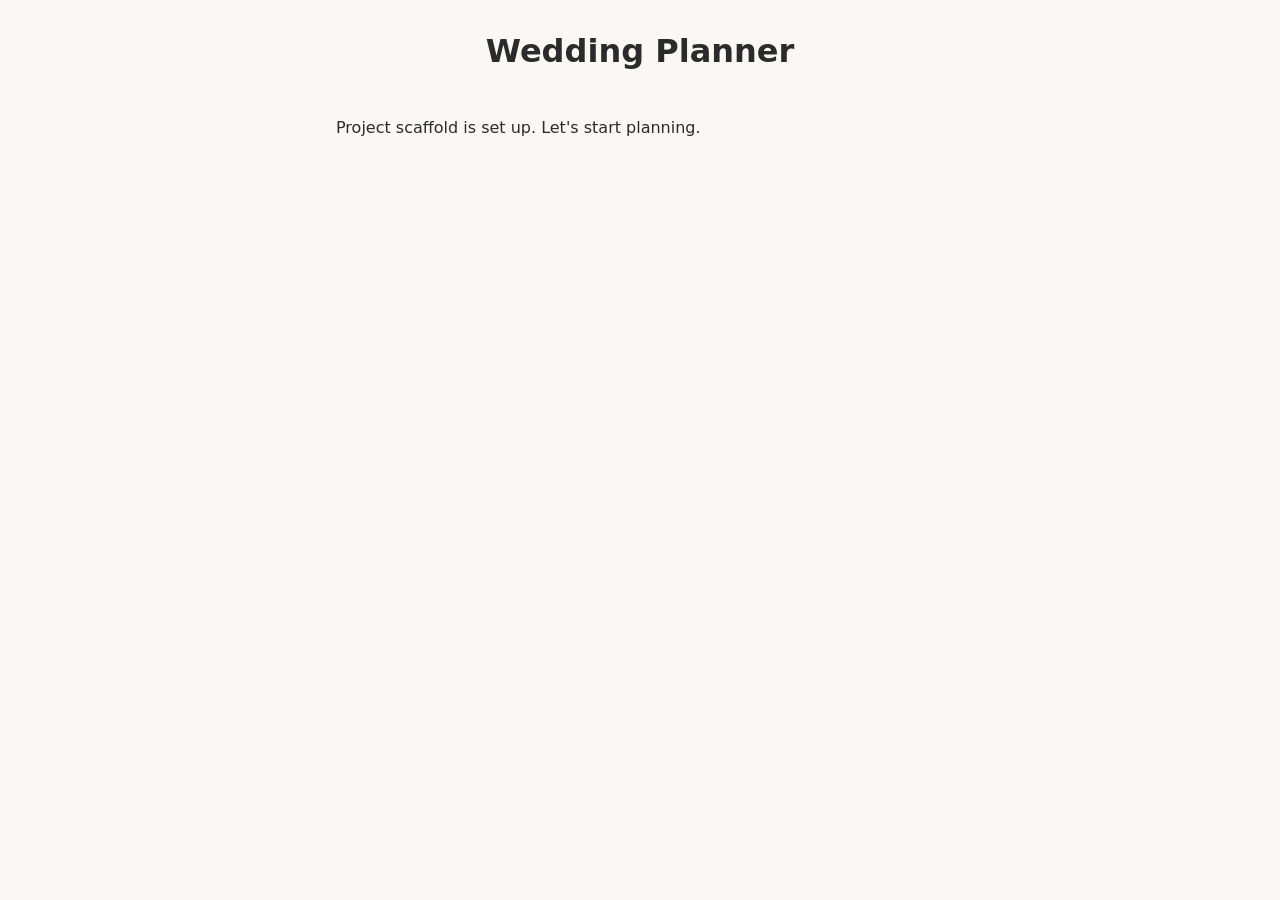
==== index.html @ f645e95d "Initial scaffold for wedding planner static site" ====
<!DOCTYPE html>
<html lang="en">
<head>
  <meta charset="UTF-8">
  <meta name="viewport" content="width=device-width, initial-scale=1.0">
  <title>Wedding Planner</title>
  <link rel="stylesheet" href="styles.css">
</head>
<body>
  <header>
    <h1>Wedding Planner</h1>
  </header>
  <main>
    <p>Project scaffold is set up. Let's start planning.</p>
  </main>
  <script src="script.js"></script>
</body>
</html>
---- styles.css ----
* {
  box-sizing: border-box;
  margin: 0;
  padding: 0;
}

body {
  font-family: system-ui, sans-serif;
  color: #2b2b2b;
  background: #faf7f5;
}

header {
  padding: 2rem 1rem;
  text-align: center;
}

main {
  max-width: 640px;
  margin: 0 auto;
  padding: 1rem;
}
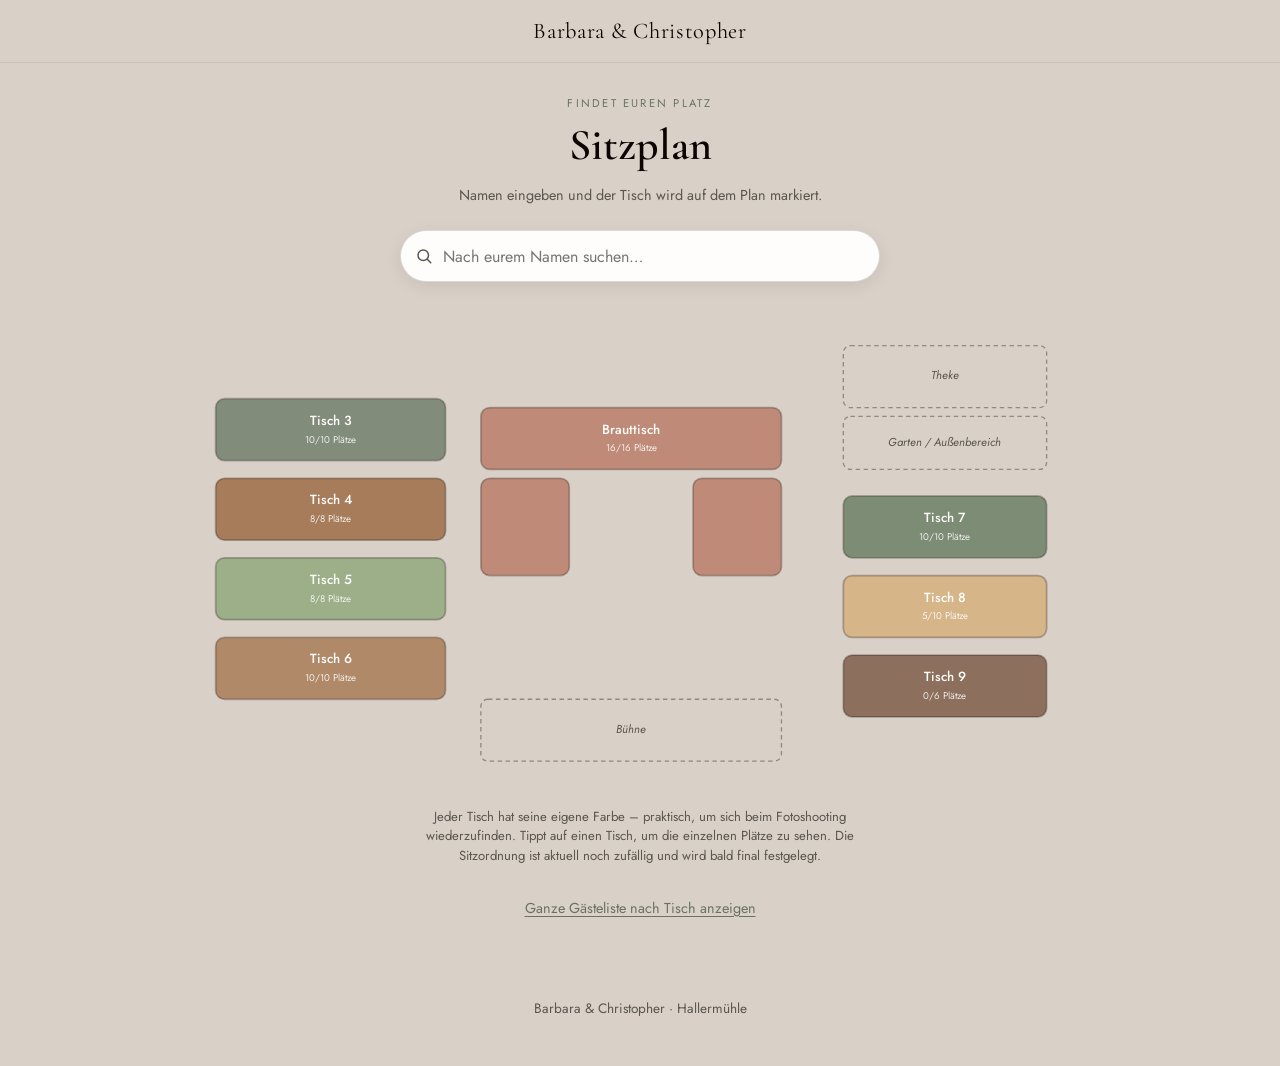
==== commit 3d64f4e5: "Build mobile-first seating plan as the site's landing page Replace the placeholder scaffold with a s" ====
--- a/index.html
+++ b/index.html
@@ -1,18 +1,58 @@
 <!DOCTYPE html>
-<html lang="en">
+<html lang="de">
 <head>
   <meta charset="UTF-8">
   <meta name="viewport" content="width=device-width, initial-scale=1.0">
-  <title>Wedding Planner</title>
+  <title>Sitzplan – Barbara & Christopher</title>
   <link rel="stylesheet" href="styles.css">
 </head>
 <body>
-  <header>
-    <h1>Wedding Planner</h1>
+  <header class="site-header">
+    <span class="brand">Barbara &amp; Christopher</span>
   </header>
-  <main>
-    <p>Project scaffold is set up. Let's start planning.</p>
+
+  <main class="wide">
+    <div class="page-title">
+      <div class="eyebrow">Findet euren Platz</div>
+      <h1>Sitzplan</h1>
+      <p>Namen eingeben und der Tisch wird auf dem Plan markiert.</p>
+    </div>
+
+    <div class="search-wrap">
+      <div class="search-box">
+        <svg viewBox="0 0 24 24" fill="none" stroke="currentColor" stroke-width="2" stroke-linecap="round" stroke-linejoin="round">
+          <circle cx="11" cy="11" r="7"></circle>
+          <line x1="21" y1="21" x2="16.65" y2="16.65"></line>
+        </svg>
+        <input type="text" id="guest-search" placeholder="Nach eurem Namen suchen…" autocomplete="off">
+      </div>
+      <div class="search-results" id="search-results"></div>
+    </div>
+
+    <div class="floorplan-wrap">
+      <svg id="floorplan-svg" viewBox="0 0 1000 520" role="img" aria-label="Sitzplan der Hallermühle"></svg>
+    </div>
+    <p class="legend-note">Jeder Tisch hat seine eigene Farbe – praktisch, um sich beim Fotoshooting wiederzufinden. Tippt auf einen Tisch, um die einzelnen Plätze zu sehen. Die Sitzordnung ist aktuell noch zufällig und wird bald final festgelegt.</p>
+
+    <div class="table-detail" id="table-detail">
+      <div class="table-detail-header">
+        <span class="result-swatch" id="detail-swatch"></span>
+        <h3 id="detail-title"></h3>
+        <span class="cap" id="detail-cap"></span>
+      </div>
+      <div class="seat-diagram-wrap">
+        <svg id="seat-diagram-svg" role="img" aria-label="Sitzplätze am Tisch"></svg>
+      </div>
+      <ul class="table-guest-list" id="detail-guests"></ul>
+    </div>
+
+    <button class="directory-toggle" id="directory-toggle">Ganze Gästeliste nach Tisch anzeigen</button>
+    <div class="directory" id="directory"></div>
   </main>
-  <script src="script.js"></script>
+
+  <footer class="site-footer">Barbara &amp; Christopher · Hallermühle</footer>
+
+  <script src="seating-data.js"></script>
+  <script src="sitzplan.js"></script>
 </body>
 </html>
--- a/styles.css
+++ b/styles.css
@@ -1,22 +1,454 @@
+@import url("https://fonts.googleapis.com/css2?family=Cormorant+Garamond:ital,wght@0,400;0,600;1,500&family=Jost:wght@400;500;600&display=swap");
+
+:root {
+  --sage-dark: #697363;
+  --sage: #828c7b;
+  --cream: #d9d0c7;
+  --rose: #bf8b78;
+  --ink: #0d0300;
+
+  --bg: var(--cream);
+  --surface: #fffdfb;
+  --text: var(--ink);
+  --text-muted: #5a5650;
+  --accent: var(--rose);
+  --accent-dark: var(--sage-dark);
+
+  --font-display: "Cormorant Garamond", serif;
+  --font-body: "Jost", system-ui, sans-serif;
+
+  --radius: 10px;
+  --shadow: 0 4px 16px rgba(13, 3, 0, 0.08);
+}
+
 * {
   box-sizing: border-box;
   margin: 0;
   padding: 0;
 }
 
+html {
+  scroll-behavior: smooth;
+  overflow-x: hidden;
+}
+
 body {
-  font-family: system-ui, sans-serif;
-  color: #2b2b2b;
-  background: #faf7f5;
-}
-
-header {
-  padding: 2rem 1rem;
+  font-family: var(--font-body);
+  color: var(--text);
+  background: var(--bg);
+  line-height: 1.5;
+  -webkit-font-smoothing: antialiased;
+  overflow-x: hidden;
+  width: 100%;
+}
+
+a {
+  color: inherit;
+}
+
+img {
+  max-width: 100%;
+  display: block;
+}
+
+/* ---------- Layout shell ---------- */
+
+.site-header {
+  position: sticky;
+  top: 0;
+  z-index: 20;
+  display: flex;
+  align-items: center;
+  justify-content: center;
+  padding: 0.9rem 1.25rem;
+  background: rgba(217, 208, 199, 0.92);
+  backdrop-filter: blur(6px);
+  border-bottom: 1px solid rgba(13, 3, 0, 0.08);
+}
+
+.site-header .brand {
+  font-family: var(--font-display);
+  font-size: 1.4rem;
+  letter-spacing: 0.03em;
+}
+
+main {
+  max-width: 720px;
+  margin: 0 auto;
+  padding: 0 1rem 3rem;
+}
+
+main.wide {
+  max-width: 1000px;
+}
+
+footer.site-footer {
   text-align: center;
-}
-
-main {
-  max-width: 640px;
+  padding: 2rem 1rem 3rem;
+  color: var(--text-muted);
+  font-size: 0.85rem;
+}
+
+/* ---------- Sitzplan page ---------- */
+
+.page-title {
+  text-align: center;
+  padding: 2rem 1rem 0.5rem;
+}
+
+.page-title .eyebrow {
+  text-transform: uppercase;
+  letter-spacing: 0.2em;
+  font-size: 0.7rem;
+  color: var(--accent-dark);
+}
+
+.page-title h1 {
+  font-family: var(--font-display);
+  font-size: clamp(2rem, 7vw, 2.75rem);
+  font-weight: 600;
+}
+
+.page-title p {
+  color: var(--text-muted);
+  font-size: 0.9rem;
+  margin-top: 0.4rem;
+}
+
+.search-wrap {
+  position: sticky;
+  top: 62px;
+  z-index: 15;
+  background: var(--bg);
+  padding: 1rem 0 0.75rem;
+}
+
+.search-box {
+  position: relative;
+  max-width: 480px;
   margin: 0 auto;
-  padding: 1rem;
-}
+}
+
+.search-box input {
+  width: 100%;
+  font-family: var(--font-body);
+  font-size: 1rem;
+  padding: 0.85rem 1rem 0.85rem 2.6rem;
+  border-radius: 999px;
+  border: 1.5px solid rgba(13, 3, 0, 0.15);
+  background: var(--surface);
+  color: var(--text);
+  box-shadow: var(--shadow);
+}
+
+.search-box input:focus {
+  outline: none;
+  border-color: var(--accent);
+}
+
+.search-box svg {
+  position: absolute;
+  left: 0.95rem;
+  top: 50%;
+  transform: translateY(-50%);
+  width: 18px;
+  height: 18px;
+  color: var(--text-muted);
+  pointer-events: none;
+}
+
+.search-results {
+  max-width: 480px;
+  margin: 0.6rem auto 0;
+}
+
+.search-result-card {
+  display: flex;
+  align-items: center;
+  gap: 0.85rem;
+  background: var(--surface);
+  border-radius: var(--radius);
+  box-shadow: var(--shadow);
+  padding: 0.8rem 1rem;
+  margin-bottom: 0.5rem;
+  cursor: pointer;
+  border: 1.5px solid transparent;
+  transition: border-color 0.15s ease;
+}
+
+.search-result-card:hover,
+.search-result-card:focus-visible {
+  border-color: var(--accent);
+}
+
+.result-swatch {
+  width: 30px;
+  height: 30px;
+  border-radius: 50%;
+  flex-shrink: 0;
+  box-shadow: inset 0 0 0 2px rgba(255, 255, 255, 0.6);
+}
+
+.result-info .result-name {
+  font-weight: 500;
+  font-size: 0.95rem;
+}
+
+.result-info .result-table {
+  font-size: 0.82rem;
+  color: var(--text-muted);
+}
+
+.result-tags {
+  margin-left: auto;
+  display: flex;
+  gap: 0.3rem;
+  flex-wrap: wrap;
+}
+
+.tag {
+  font-size: 0.68rem;
+  padding: 0.15rem 0.5rem;
+  border-radius: 999px;
+  background: rgba(105, 115, 99, 0.14);
+  color: var(--accent-dark);
+  white-space: nowrap;
+}
+
+.no-results {
+  text-align: center;
+  color: var(--text-muted);
+  font-size: 0.9rem;
+  padding: 0.75rem;
+}
+
+.floorplan-wrap {
+  max-width: 900px;
+  margin: 1.5rem auto 0;
+  padding: 0 0.5rem;
+  overflow-x: auto;
+}
+
+.floorplan-wrap svg {
+  width: 100%;
+  height: auto;
+  min-width: 480px;
+}
+
+.table-shape {
+  cursor: pointer;
+  stroke: rgba(13, 3, 0, 0.25);
+  stroke-width: 2;
+  transition: filter 0.15s ease, transform 0.2s ease;
+  transform-origin: center;
+}
+
+.table-shape:hover {
+  filter: brightness(1.08);
+}
+
+.table-shape.highlighted {
+  animation: pulse-glow 1.1s ease-in-out infinite;
+  stroke: var(--ink);
+  stroke-width: 3;
+}
+
+@keyframes pulse-glow {
+  0%, 100% { filter: brightness(1) drop-shadow(0 0 0 rgba(13,3,0,0)); }
+  50% { filter: brightness(1.18) drop-shadow(0 0 10px rgba(13,3,0,0.35)); }
+}
+
+.table-label {
+  font-family: var(--font-body);
+  font-size: 15px;
+  font-weight: 500;
+  fill: var(--surface);
+  pointer-events: none;
+  text-anchor: middle;
+  dominant-baseline: middle;
+}
+
+.table-sublabel {
+  font-family: var(--font-body);
+  font-size: 11px;
+  fill: rgba(255, 255, 255, 0.85);
+  pointer-events: none;
+  text-anchor: middle;
+  dominant-baseline: middle;
+}
+
+.landmark-shape {
+  fill: none;
+  stroke: rgba(13, 3, 0, 0.35);
+  stroke-width: 1.5;
+  stroke-dasharray: 5 4;
+}
+
+.landmark-label {
+  font-family: var(--font-body);
+  font-size: 13px;
+  font-style: italic;
+  fill: var(--text-muted);
+  text-anchor: middle;
+  dominant-baseline: middle;
+}
+
+.legend-note {
+  text-align: center;
+  font-size: 0.82rem;
+  color: var(--text-muted);
+  margin: 0.75rem auto 0;
+  max-width: 480px;
+}
+
+.table-detail {
+  max-width: 480px;
+  margin: 1.25rem auto 0;
+  background: var(--surface);
+  border-radius: var(--radius);
+  box-shadow: var(--shadow);
+  padding: 1.1rem 1.2rem;
+  display: none;
+}
+
+.table-detail.visible {
+  display: block;
+}
+
+.table-detail-header {
+  display: flex;
+  align-items: center;
+  gap: 0.6rem;
+  margin-bottom: 0.6rem;
+}
+
+.table-detail-header .result-swatch {
+  width: 22px;
+  height: 22px;
+}
+
+.table-detail-header h3 {
+  font-family: var(--font-display);
+  font-size: 1.3rem;
+}
+
+.table-detail-header .cap {
+  margin-left: auto;
+  font-size: 0.8rem;
+  color: var(--text-muted);
+}
+
+.seat-diagram-wrap {
+  margin: 0 -0.2rem 0.9rem;
+}
+
+#seat-diagram-svg {
+  width: 100%;
+  height: auto;
+  max-height: 320px;
+  display: block;
+}
+
+.seat-table-shape {
+  fill-opacity: 0.5;
+  stroke: rgba(13, 3, 0, 0.2);
+  stroke-width: 1.5;
+}
+
+.seat-circle {
+  fill: var(--surface);
+  stroke: var(--accent-dark);
+  stroke-width: 2;
+}
+
+.seat-circle.seat-empty {
+  fill: transparent;
+  stroke: rgba(13, 3, 0, 0.25);
+  stroke-dasharray: 2 2;
+}
+
+.seat-circle.seat-highlighted {
+  fill: var(--accent);
+  stroke: var(--ink);
+  stroke-width: 2.5;
+  animation: pulse-glow 1.1s ease-in-out infinite;
+}
+
+.seat-label {
+  font-family: var(--font-body);
+  font-size: 10px;
+  fill: var(--text);
+  pointer-events: none;
+}
+
+.seat-label-highlighted {
+  font-weight: 600;
+  font-size: 11px;
+  fill: var(--ink);
+}
+
+.guest-highlighted {
+  font-weight: 600;
+  color: var(--ink);
+}
+
+.table-guest-list {
+  list-style: none;
+  display: grid;
+  gap: 0.4rem;
+}
+
+.table-guest-list li {
+  display: flex;
+  align-items: center;
+  gap: 0.5rem;
+  font-size: 0.9rem;
+  padding: 0.25rem 0;
+  border-bottom: 1px dashed rgba(13, 3, 0, 0.08);
+}
+
+.table-guest-list li:last-child {
+  border-bottom: none;
+}
+
+.directory-toggle {
+  display: block;
+  text-align: center;
+  margin: 2rem auto 0;
+  background: none;
+  border: none;
+  color: var(--accent-dark);
+  font-family: var(--font-body);
+  font-size: 0.9rem;
+  text-decoration: underline;
+  text-underline-offset: 3px;
+  cursor: pointer;
+}
+
+.directory {
+  display: none;
+  margin-top: 1.25rem;
+}
+
+.directory.visible {
+  display: block;
+}
+
+.directory-table {
+  margin-bottom: 1.5rem;
+}
+
+.directory-table h3 {
+  font-family: var(--font-display);
+  font-size: 1.15rem;
+  display: flex;
+  align-items: center;
+  gap: 0.5rem;
+  margin-bottom: 0.5rem;
+}
+
+@media (max-width: 400px) {
+  .site-header .brand {
+    font-size: 1.15rem;
+  }
+}
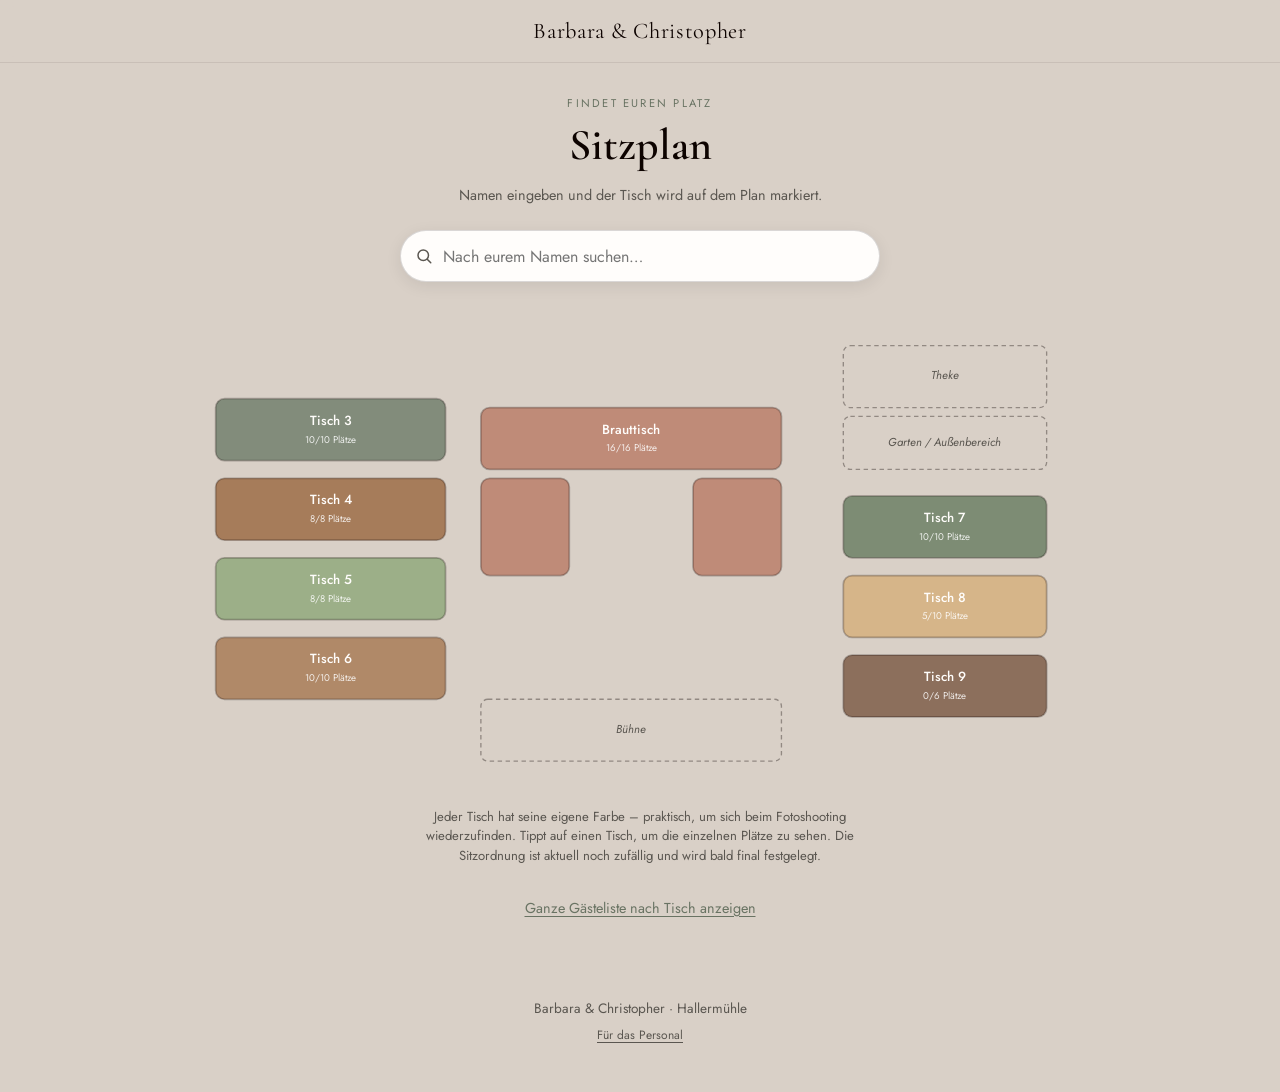
==== commit 02f1d4fa: "Add staff page for dietary/seat lookup, fix seat-label clipping, stop auto-scroll on name match - Ne" ====
--- a/index.html
+++ b/index.html
@@ -50,7 +50,10 @@
     <div class="directory" id="directory"></div>
   </main>
 
-  <footer class="site-footer">Barbara &amp; Christopher · Hallermühle</footer>
+  <footer class="site-footer">
+    Barbara &amp; Christopher · Hallermühle<br>
+    <a href="personal.html" class="staff-link">Für das Personal</a>
+  </footer>
 
   <script src="seating-data.js"></script>
   <script src="sitzplan.js"></script>
--- a/styles.css
+++ b/styles.css
@@ -87,6 +87,15 @@
   padding: 2rem 1rem 3rem;
   color: var(--text-muted);
   font-size: 0.85rem;
+}
+
+.staff-link {
+  display: inline-block;
+  margin-top: 0.5rem;
+  font-size: 0.75rem;
+  color: var(--text-muted);
+  text-decoration: underline;
+  text-underline-offset: 3px;
 }
 
 /* ---------- Sitzplan page ---------- */
@@ -452,3 +461,168 @@
     font-size: 1.15rem;
   }
 }
+
+/* ---------- Staff page ---------- */
+
+:root {
+  --vegan: #4f7942;
+  --veggie: #cb8a3d;
+}
+
+.staff-summary {
+  display: flex;
+  justify-content: center;
+  gap: 0.75rem;
+  max-width: 480px;
+  margin: 0 auto 1.5rem;
+  padding: 0 1rem;
+}
+
+.staff-stat {
+  flex: 1;
+  background: var(--surface);
+  border-radius: var(--radius);
+  box-shadow: var(--shadow);
+  padding: 0.75rem 0.5rem;
+  text-align: center;
+}
+
+.staff-stat strong {
+  display: block;
+  font-family: var(--font-display);
+  font-size: 1.6rem;
+  color: var(--text);
+}
+
+.staff-stat span {
+  font-size: 0.72rem;
+  color: var(--text-muted);
+}
+
+.staff-stat-vegan strong {
+  color: var(--vegan);
+}
+
+.staff-stat-veggie strong {
+  color: var(--veggie);
+}
+
+.staff-tables {
+  display: grid;
+  gap: 1rem;
+  max-width: 480px;
+  margin: 0 auto;
+  padding: 0 1rem;
+}
+
+.staff-card {
+  background: var(--surface);
+  border-radius: var(--radius);
+  box-shadow: var(--shadow);
+  padding: 1rem 1.1rem;
+}
+
+.staff-card-header {
+  display: flex;
+  align-items: center;
+  gap: 0.6rem;
+  margin-bottom: 0.5rem;
+}
+
+.staff-card-header h3 {
+  font-family: var(--font-display);
+  font-size: 1.2rem;
+}
+
+.staff-card-counts {
+  margin-left: auto;
+  font-size: 0.78rem;
+  color: var(--text-muted);
+  white-space: nowrap;
+}
+
+.staff-diagram {
+  width: 100%;
+  height: auto;
+  max-height: 260px;
+  display: block;
+  margin-bottom: 0.6rem;
+}
+
+.staff-table-shape {
+  fill-opacity: 0.4;
+  stroke: rgba(13, 3, 0, 0.2);
+  stroke-width: 1.5;
+}
+
+.staff-seat-circle {
+  fill: rgba(13, 3, 0, 0.12);
+  stroke: none;
+}
+
+.staff-seat-circle.staff-seat-vegan {
+  fill: var(--vegan);
+  stroke: var(--ink);
+  stroke-width: 1.5;
+}
+
+.staff-seat-circle.staff-seat-veggie {
+  fill: var(--veggie);
+  stroke: var(--ink);
+  stroke-width: 1.5;
+}
+
+.staff-seat-label {
+  font-family: var(--font-body);
+  font-size: 11px;
+  font-weight: 600;
+  fill: var(--text);
+  pointer-events: none;
+}
+
+.staff-list {
+  list-style: none;
+  display: grid;
+  gap: 0.4rem;
+}
+
+.staff-list li {
+  display: flex;
+  align-items: center;
+  gap: 0.5rem;
+  font-size: 0.88rem;
+  padding: 0.25rem 0;
+  border-bottom: 1px dashed rgba(13, 3, 0, 0.08);
+}
+
+.staff-list li:last-child {
+  border-bottom: none;
+}
+
+.staff-list-empty {
+  color: var(--text-muted);
+  font-style: italic;
+  font-size: 0.85rem;
+}
+
+.staff-dot {
+  width: 10px;
+  height: 10px;
+  border-radius: 50%;
+  flex-shrink: 0;
+}
+
+.staff-dot-vegan {
+  background: var(--vegan);
+}
+
+.staff-dot-veggie {
+  background: var(--veggie);
+}
+
+.staff-seat {
+  margin-left: auto;
+  font-size: 0.76rem;
+  color: var(--text-muted);
+  white-space: nowrap;
+}
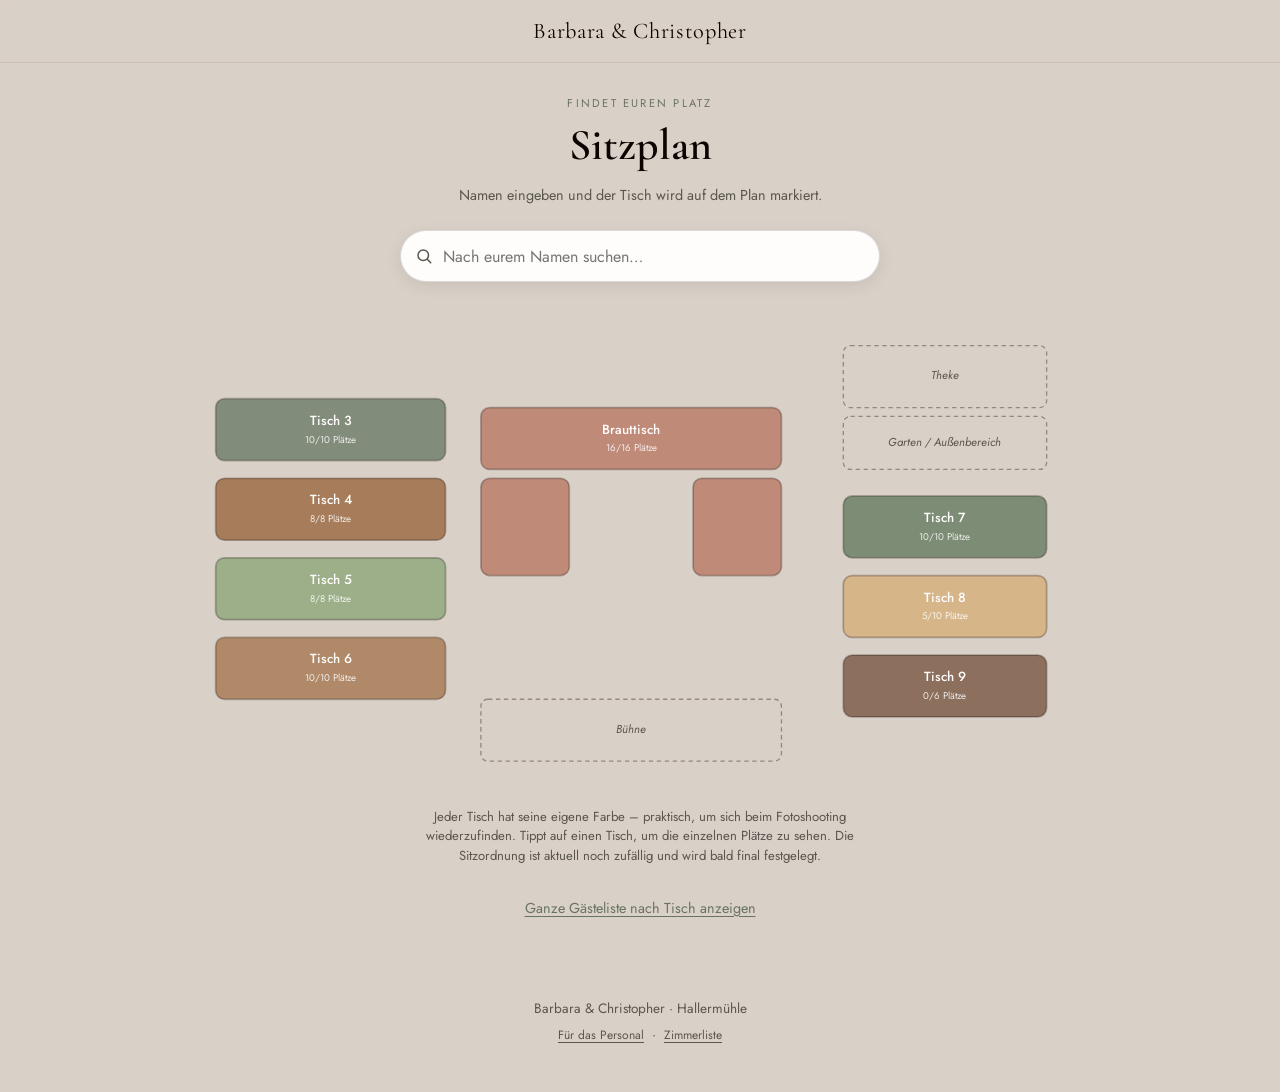
==== commit 2bf896b1: "Add Zimmerliste page, make dietary badges more visible on staff page - New zimmerliste.html: room as" ====
--- a/index.html
+++ b/index.html
@@ -53,6 +53,8 @@
   <footer class="site-footer">
     Barbara &amp; Christopher · Hallermühle<br>
     <a href="personal.html" class="staff-link">Für das Personal</a>
+    &nbsp;·&nbsp;
+    <a href="zimmerliste.html" class="staff-link">Zimmerliste</a>
   </footer>
 
   <script src="seating-data.js"></script>
--- a/styles.css
+++ b/styles.css
@@ -536,9 +536,44 @@
 
 .staff-card-counts {
   margin-left: auto;
-  font-size: 0.78rem;
-  color: var(--text-muted);
+  display: flex;
+  gap: 0.4rem;
   white-space: nowrap;
+}
+
+.staff-card-count {
+  font-size: 0.82rem;
+  font-weight: 600;
+  padding: 0.15rem 0.45rem;
+  border-radius: 999px;
+}
+
+.staff-card-count-vegan {
+  background: rgba(79, 121, 66, 0.14);
+  color: var(--vegan);
+}
+
+.staff-card-count-veggie {
+  background: rgba(203, 138, 61, 0.16);
+  color: var(--veggie);
+}
+
+.diet-badge {
+  font-size: 0.75rem;
+  font-weight: 600;
+  padding: 0.2rem 0.55rem;
+  border-radius: 999px;
+  white-space: nowrap;
+}
+
+.diet-badge-vegan {
+  background: rgba(79, 121, 66, 0.16);
+  color: var(--vegan);
+}
+
+.diet-badge-veggie {
+  background: rgba(203, 138, 61, 0.18);
+  color: var(--veggie);
 }
 
 .staff-diagram {
@@ -605,24 +640,30 @@
   font-size: 0.85rem;
 }
 
-.staff-dot {
-  width: 10px;
-  height: 10px;
-  border-radius: 50%;
-  flex-shrink: 0;
-}
-
-.staff-dot-vegan {
-  background: var(--vegan);
-}
-
-.staff-dot-veggie {
-  background: var(--veggie);
-}
-
 .staff-seat {
   margin-left: auto;
   font-size: 0.76rem;
   color: var(--text-muted);
   white-space: nowrap;
 }
+
+#staff-floorplan-svg .table-shape {
+  cursor: default;
+}
+
+#staff-floorplan-svg .table-shape:hover {
+  filter: none;
+}
+
+.overview-diet-backdrop {
+  fill: var(--surface);
+  stroke: rgba(13, 3, 0, 0.15);
+  stroke-width: 1;
+}
+
+.overview-diet-marker {
+  font-size: 20px;
+  text-anchor: middle;
+  dominant-baseline: central;
+  pointer-events: none;
+}
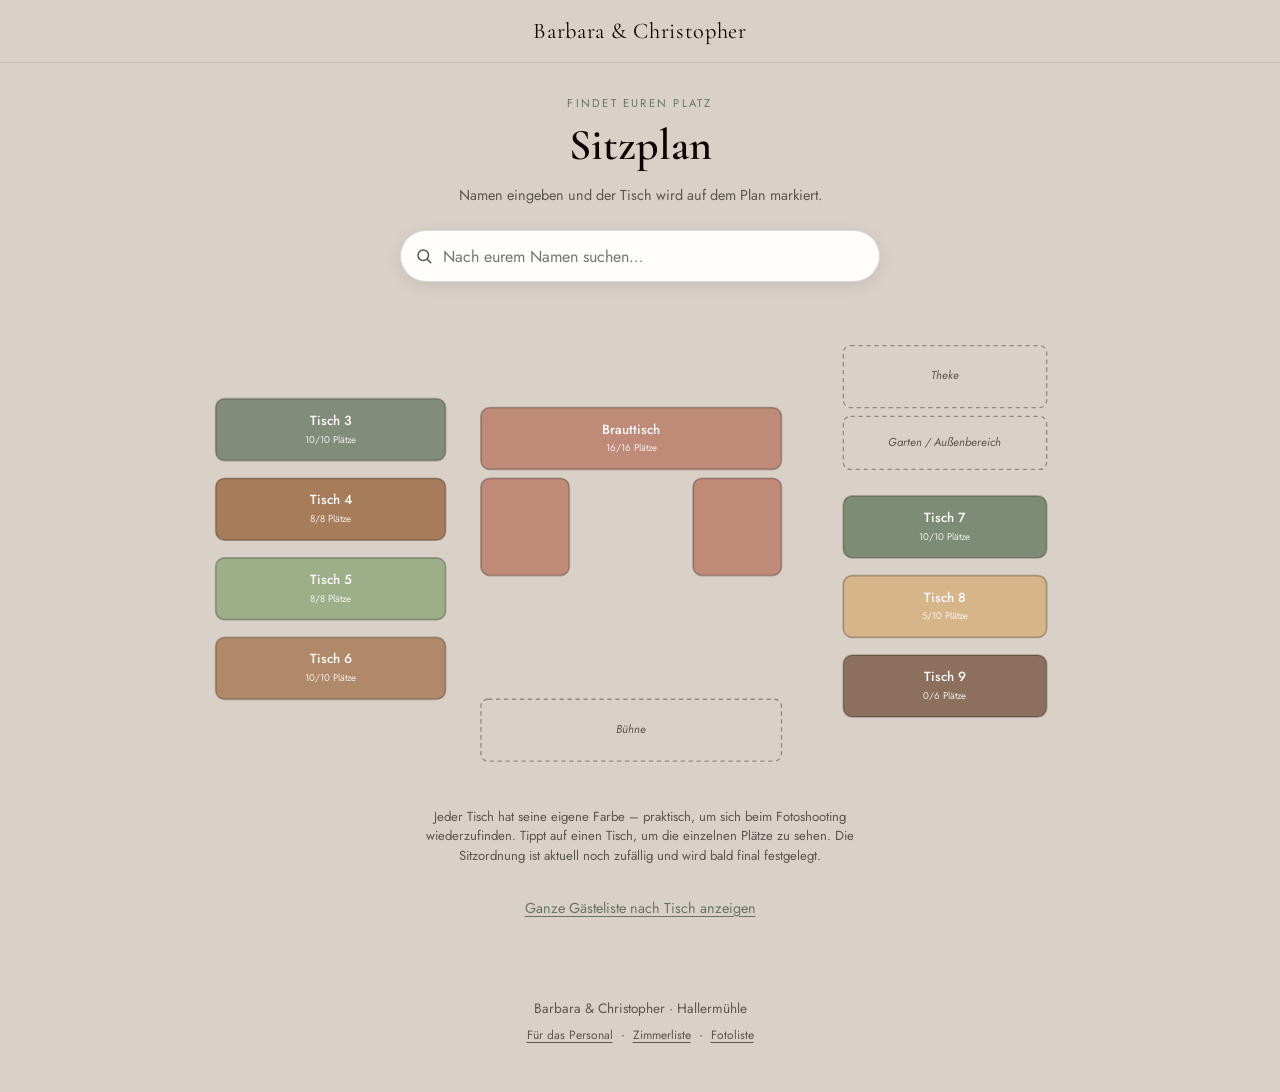
==== commit c72dbd55: "Add Fotoliste page for photo-session color groups - seating-data.js: add optional colors[] to guests" ====
--- a/index.html
+++ b/index.html
@@ -55,6 +55,8 @@
     <a href="personal.html" class="staff-link">Für das Personal</a>
     &nbsp;·&nbsp;
     <a href="zimmerliste.html" class="staff-link">Zimmerliste</a>
+    &nbsp;·&nbsp;
+    <a href="fotoliste.html" class="staff-link">Fotoliste</a>
   </footer>
 
   <script src="seating-data.js"></script>
--- a/styles.css
+++ b/styles.css
@@ -546,6 +546,8 @@
   font-weight: 600;
   padding: 0.15rem 0.45rem;
   border-radius: 999px;
+  background: rgba(13, 3, 0, 0.06);
+  color: var(--text);
 }
 
 .staff-card-count-vegan {
@@ -647,23 +649,50 @@
   white-space: nowrap;
 }
 
-#staff-floorplan-svg .table-shape {
+#staff-floorplan-svg .table-shape,
+#photo-floorplan-svg .table-shape {
   cursor: default;
 }
 
-#staff-floorplan-svg .table-shape:hover {
+#staff-floorplan-svg .table-shape:hover,
+#photo-floorplan-svg .table-shape:hover {
   filter: none;
 }
 
-.overview-diet-backdrop {
+.overview-badge-count {
+  font-family: var(--font-body);
+  font-size: 13px;
+  font-weight: 700;
   fill: var(--surface);
-  stroke: rgba(13, 3, 0, 0.15);
-  stroke-width: 1;
-}
-
-.overview-diet-marker {
-  font-size: 20px;
-  text-anchor: middle;
-  dominant-baseline: central;
-  pointer-events: none;
-}
+  dominant-baseline: middle;
+}
+
+.diet-icon {
+  width: 14px;
+  height: 14px;
+  vertical-align: -2px;
+  display: inline-block;
+}
+
+.color-dot {
+  width: 10px;
+  height: 10px;
+  border-radius: 50%;
+  flex-shrink: 0;
+  box-shadow: inset 0 0 0 1px rgba(13, 3, 0, 0.25);
+}
+
+.photo-seat-circle,
+.photo-seat-slice {
+  stroke: none;
+}
+
+.photo-seat-outline {
+  fill: none;
+  stroke: var(--ink);
+  stroke-width: 1.5;
+}
+
+.photo-seat-empty {
+  fill: rgba(13, 3, 0, 0.1);
+}
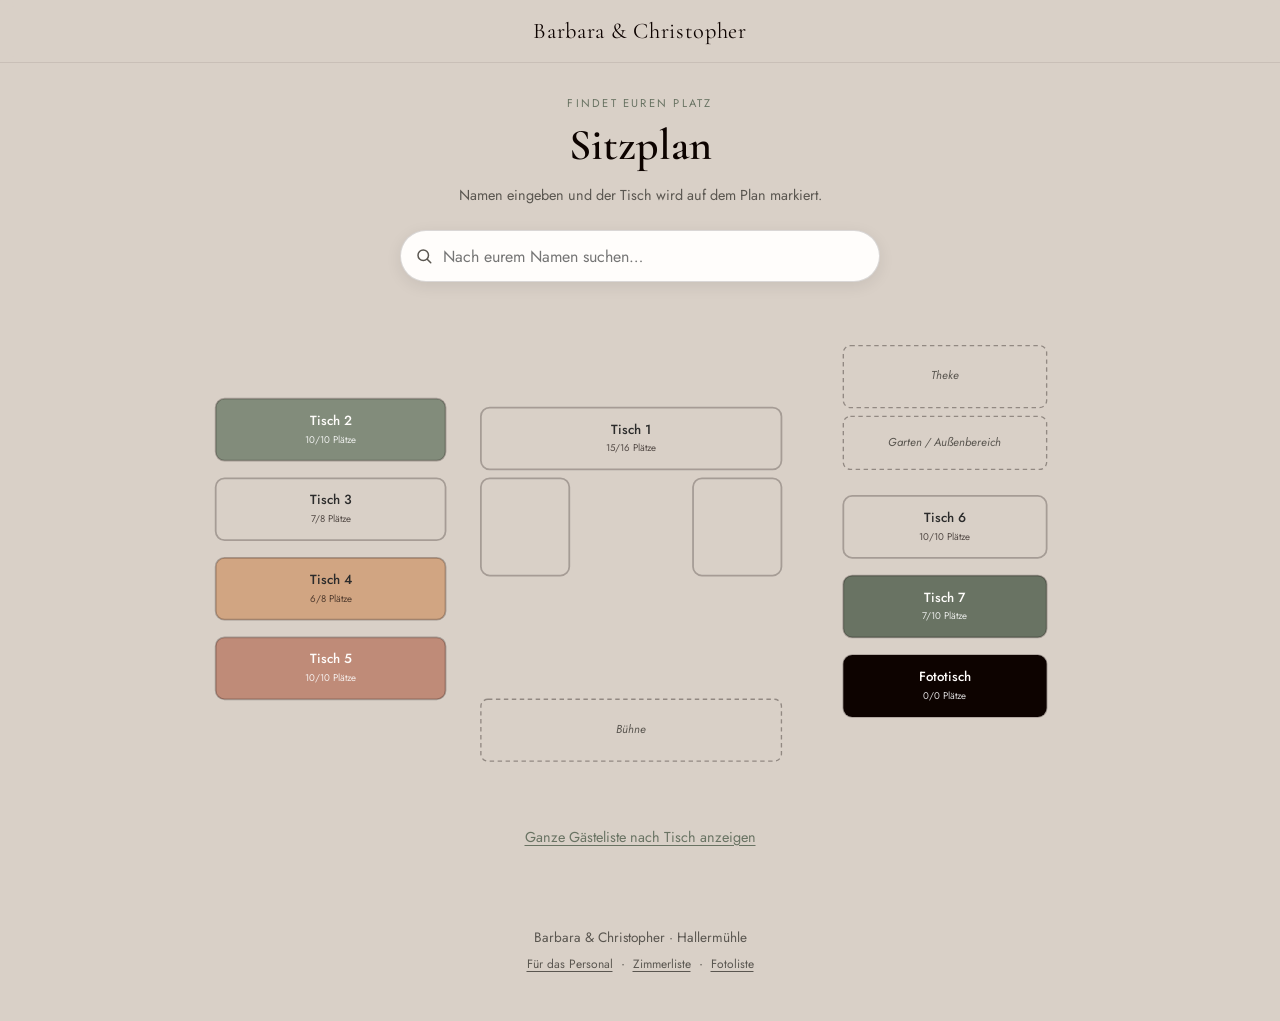
==== commit f8eb7a97: "Renumber tables (Brauttisch becomes Tisch 1), retire Fototisch's seats, and tie photo-session groups" ====
--- a/index.html
+++ b/index.html
@@ -32,7 +32,6 @@
     <div class="floorplan-wrap">
       <svg id="floorplan-svg" viewBox="0 0 1000 520" role="img" aria-label="Sitzplan der Hallermühle"></svg>
     </div>
-    <p class="legend-note">Jeder Tisch hat seine eigene Farbe – praktisch, um sich beim Fotoshooting wiederzufinden. Tippt auf einen Tisch, um die einzelnen Plätze zu sehen. Die Sitzordnung ist aktuell noch zufällig und wird bald final festgelegt.</p>
 
     <div class="table-detail" id="table-detail">
       <div class="table-detail-header">
--- a/styles.css
+++ b/styles.css
@@ -365,8 +365,7 @@
 }
 
 .seat-circle {
-  fill: var(--surface);
-  stroke: var(--accent-dark);
+  stroke: rgba(255, 255, 255, 0.85);
   stroke-width: 2;
 }
 
@@ -376,10 +375,10 @@
   stroke-dasharray: 2 2;
 }
 
-.seat-circle.seat-highlighted {
-  fill: var(--accent);
+.seat-highlight-ring {
+  fill: none;
   stroke: var(--ink);
-  stroke-width: 2.5;
+  stroke-width: 3;
   animation: pulse-glow 1.1s ease-in-out infinite;
 }
 
@@ -467,19 +466,21 @@
 :root {
   --vegan: #4f7942;
   --veggie: #cb8a3d;
+  --child: #d9a926;
 }
 
 .staff-summary {
   display: flex;
+  flex-wrap: wrap;
   justify-content: center;
-  gap: 0.75rem;
+  gap: 0.6rem;
   max-width: 480px;
   margin: 0 auto 1.5rem;
   padding: 0 1rem;
 }
 
 .staff-stat {
-  flex: 1;
+  flex: 1 1 130px;
   background: var(--surface);
   border-radius: var(--radius);
   box-shadow: var(--shadow);
@@ -505,6 +506,10 @@
 
 .staff-stat-veggie strong {
   color: var(--veggie);
+}
+
+.staff-stat-child strong {
+  color: var(--child);
 }
 
 .staff-tables {
@@ -542,9 +547,12 @@
 }
 
 .staff-card-count {
-  font-size: 0.82rem;
+  display: inline-flex;
+  align-items: center;
+  gap: 0.2rem;
+  font-size: 0.85rem;
   font-weight: 600;
-  padding: 0.15rem 0.45rem;
+  padding: 0.2rem 0.5rem;
   border-radius: 999px;
   background: rgba(13, 3, 0, 0.06);
   color: var(--text);
@@ -560,10 +568,18 @@
   color: var(--veggie);
 }
 
+.staff-card-count-child {
+  background: rgba(217, 169, 38, 0.18);
+  color: var(--child);
+}
+
 .diet-badge {
-  font-size: 0.75rem;
+  display: inline-flex;
+  align-items: center;
+  gap: 0.2rem;
+  font-size: 0.8rem;
   font-weight: 600;
-  padding: 0.2rem 0.55rem;
+  padding: 0.25rem 0.6rem;
   border-radius: 999px;
   white-space: nowrap;
 }
@@ -576,6 +592,11 @@
 .diet-badge-veggie {
   background: rgba(203, 138, 61, 0.18);
   color: var(--veggie);
+}
+
+.diet-badge-child {
+  background: rgba(217, 169, 38, 0.2);
+  color: var(--child);
 }
 
 .staff-diagram {
@@ -598,15 +619,21 @@
 }
 
 .staff-seat-circle.staff-seat-vegan {
-  fill: var(--vegan);
-  stroke: var(--ink);
-  stroke-width: 1.5;
+  fill: var(--surface);
+  stroke: var(--vegan);
+  stroke-width: 2.5;
 }
 
 .staff-seat-circle.staff-seat-veggie {
-  fill: var(--veggie);
-  stroke: var(--ink);
-  stroke-width: 1.5;
+  fill: var(--surface);
+  stroke: var(--veggie);
+  stroke-width: 2.5;
+}
+
+.staff-seat-circle.staff-seat-child {
+  fill: var(--surface);
+  stroke: var(--child);
+  stroke-width: 2.5;
 }
 
 .staff-seat-label {
@@ -625,8 +652,9 @@
 
 .staff-list li {
   display: flex;
-  align-items: center;
-  gap: 0.5rem;
+  flex-wrap: wrap;
+  align-items: center;
+  gap: 0.4rem 0.5rem;
   font-size: 0.88rem;
   padding: 0.25rem 0;
   border-bottom: 1px dashed rgba(13, 3, 0, 0.08);
@@ -657,6 +685,12 @@
 #staff-floorplan-svg .table-shape:hover,
 #photo-floorplan-svg .table-shape:hover {
   filter: none;
+}
+
+.overview-badge-backdrop {
+  fill: var(--surface);
+  stroke: rgba(13, 3, 0, 0.15);
+  stroke-width: 1;
 }
 
 .overview-badge-count {
@@ -668,29 +702,14 @@
 }
 
 .diet-icon {
-  width: 14px;
-  height: 14px;
-  vertical-align: -2px;
+  width: 20px;
+  height: 20px;
+  vertical-align: -5px;
   display: inline-block;
 }
 
-.color-dot {
-  width: 10px;
-  height: 10px;
-  border-radius: 50%;
-  flex-shrink: 0;
-  box-shadow: inset 0 0 0 1px rgba(13, 3, 0, 0.25);
-}
-
-.photo-seat-circle,
-.photo-seat-slice {
+.photo-seat-circle {
   stroke: none;
-}
-
-.photo-seat-outline {
-  fill: none;
-  stroke: var(--ink);
-  stroke-width: 1.5;
 }
 
 .photo-seat-empty {
